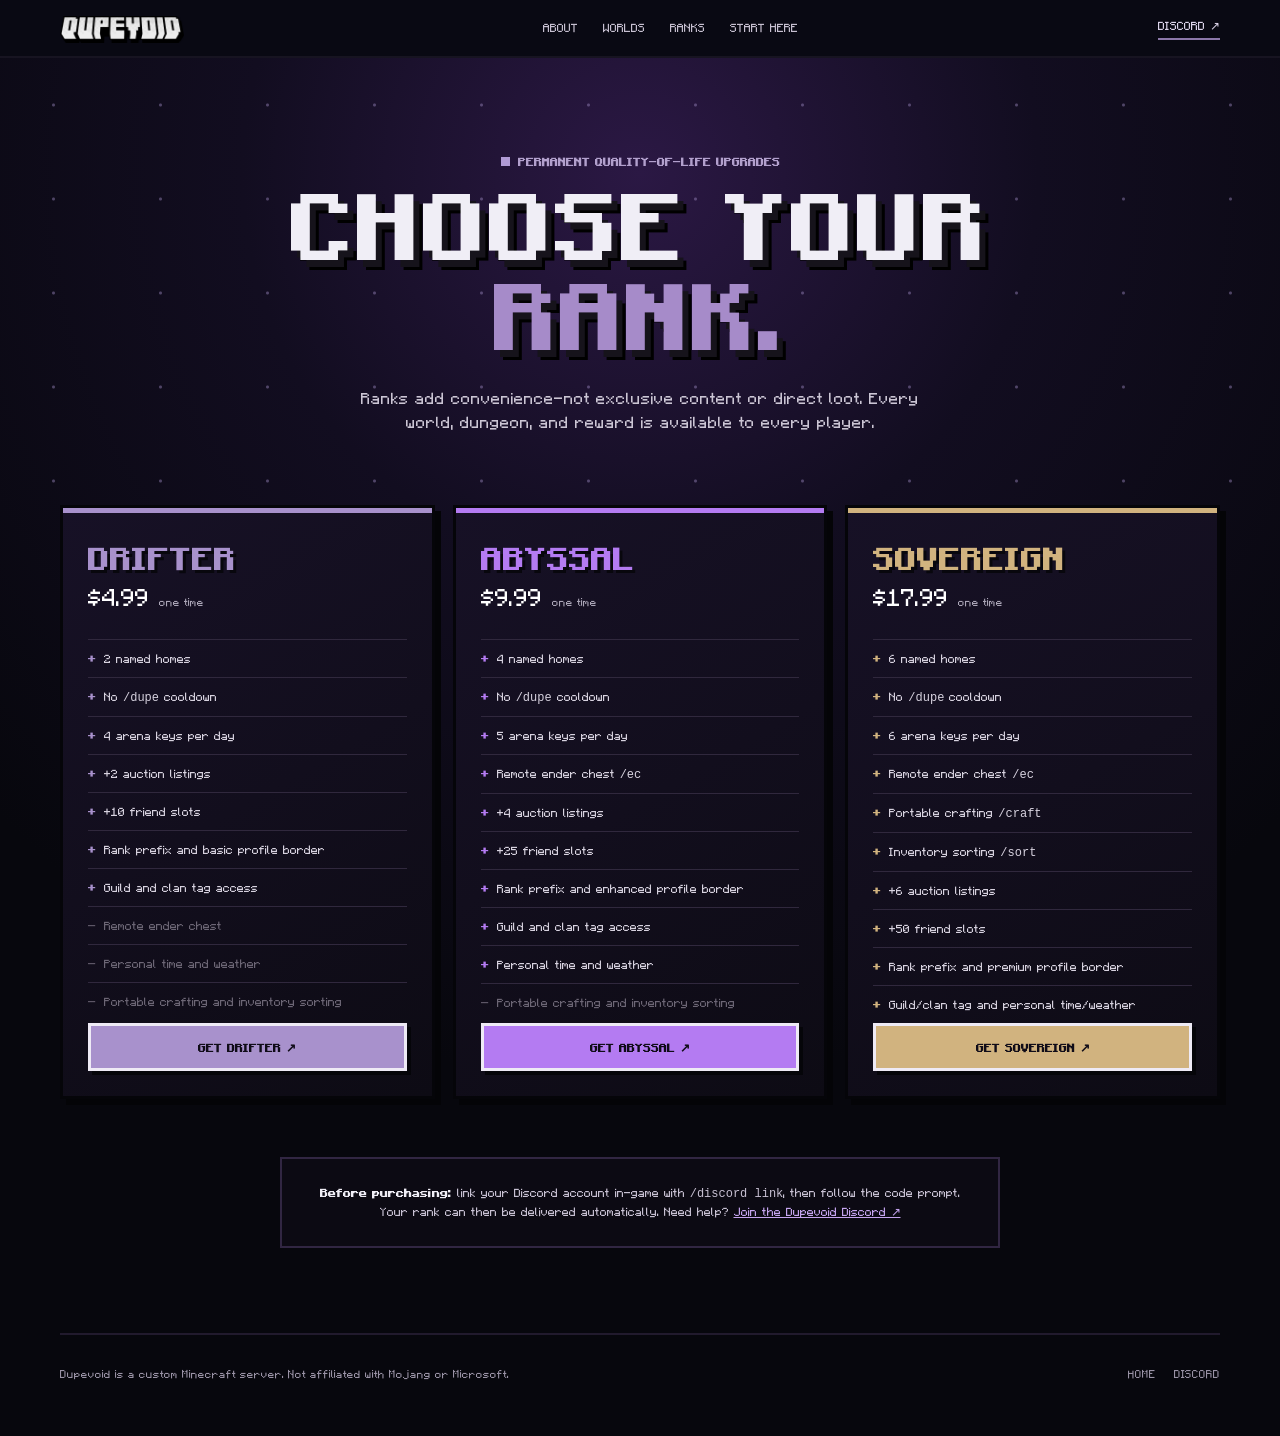
==== ranks/index.html @ b1f1b13d "Add Dupevoid ranks page" ====
<!doctype html>
<html lang="en">
<head>
  <meta charset="utf-8">
  <meta name="viewport" content="width=device-width,initial-scale=1">
  <meta name="description" content="Compare permanent Dupevoid rank perks for the Void Survival RPG Minecraft server.">
  <meta name="robots" content="index, follow">
  <meta name="theme-color" content="#07070d">
  <link rel="canonical" href="https://dupevoid.net/ranks/">
  <meta property="og:type" content="website">
  <meta property="og:url" content="https://dupevoid.net/ranks/">
  <meta property="og:site_name" content="Dupevoid">
  <meta property="og:title" content="Dupevoid Ranks — Void Survival RPG">
  <meta property="og:description" content="Compare permanent quality-of-life rank perks on Dupevoid.">
  <meta property="og:image" content="https://dupevoid.net/assets/og.png">
  <meta name="twitter:card" content="summary_large_image">
  <meta name="twitter:title" content="Dupevoid Ranks — Void Survival RPG">
  <meta name="twitter:description" content="Compare permanent quality-of-life rank perks on Dupevoid.">
  <meta name="twitter:image" content="https://dupevoid.net/assets/og.png">
  <link rel="icon" type="image/png" href="../assets/site-icon.png">
  <link rel="apple-touch-icon" href="../assets/site-icon.png">
  <title>Dupevoid Ranks — Void Survival RPG</title>
  <style>
    @font-face{font-family:Mine;src:url("../assets/fonts/MinecraftRegular-Bmg3.otf")}@font-face{font-family:Mine;src:url("../assets/fonts/MinecraftBold-nMK1.otf");font-weight:800}
    :root{--bg:#07070d;--panel:#100d1b;--panel-2:#171126;--ink:#f0eef6;--muted:#aaa5b6;--purple:#9d8ac2;--purple-2:#6e4f9c;--edge:#312642}*{box-sizing:border-box}html{background:var(--bg)}body{margin:0;background:radial-gradient(circle at 50% 12%,#2b1844 0,#120d20 28%,var(--bg) 64%);color:var(--ink);font:15px/1.5 Mine,monospace;min-height:100vh}a{color:inherit;text-decoration:none}.shell{width:min(1160px,calc(100% - 48px));margin:auto}.topbar{height:58px;display:flex;align-items:center;justify-content:space-between;border-bottom:2px solid #171421;background:#090913}.brand img{display:block;width:122px;height:39px;object-fit:contain;filter:drop-shadow(2px 3px #000)}nav{display:flex;gap:25px;text-transform:uppercase;font-size:12px;color:#c7c0d1}nav a:hover,.discord:hover{color:#fff}.discord{font-size:12px;text-transform:uppercase;color:#ddd5eb;border-bottom:2px solid #8c78aa;padding-bottom:3px}.hero{padding:95px 0 70px;text-align:center;position:relative;overflow:hidden}.hero:before{content:"";position:absolute;inset:0;pointer-events:none;background-image:radial-gradient(circle,#9d8ac2 0 1px,transparent 2px);background-size:107px 94px;opacity:.45}.hero>*{position:relative}.eyebrow{margin:0 0 16px;color:#b2a0cd;font-size:12px;text-transform:uppercase;font-weight:800}.pulse{display:inline-block;width:9px;height:9px;background:#b19bd6;margin-right:8px}h1,h2,h3,p{margin-top:0}h1{font-size:clamp(50px,8vw,94px);line-height:.96;margin-bottom:20px;text-shadow:6px 7px #16131b,9px 10px #000}h1 span{color:#a68bc9}.lead{max-width:590px;margin:0 auto;color:#cbc5d4;font-size:16px}.rank-grid{display:grid;grid-template-columns:repeat(3,1fr);gap:18px;padding-bottom:48px}.rank{display:flex;flex-direction:column;position:relative;background:linear-gradient(150deg,#171126,#0d0b14);border:3px solid #050509;box-shadow:6px 6px #040407;padding:28px 25px 25px;min-height:510px;overflow:hidden}.rank:before{content:"";position:absolute;inset:0 0 auto;height:5px;background:var(--accent)}.rank h2{margin:8px 0 5px;color:var(--accent);font-size:32px;line-height:1;text-shadow:3px 3px #08070d}.price{margin:0 0 22px;color:#fff;font-size:24px}.price small{color:var(--muted);font-size:11px}.rank ul{padding:0;margin:0;list-style:none;color:#d7d2df;font-size:12px}.rank li{padding:10px 0 9px;border-top:1px solid #30283d}.rank li:before{content:"+";color:var(--accent);font-weight:800;margin-right:8px}.rank .off{color:#6c6675}.rank .off:before{content:"—";color:#5d5666}.rank a{margin-top:auto;display:block;text-align:center;background:var(--accent);color:#100c18;border:3px solid #eeeaf5;box-shadow:4px 4px #050509;padding:13px 12px 11px;text-transform:uppercase;font-weight:800;font-size:12px}.rank a:hover{transform:translate(2px,2px);box-shadow:2px 2px #050509}.drifter{--accent:#a891cc}.abyssal{--accent:#b47bf2}.sovereign{--accent:#d1b37f}.note{margin:10px auto 85px;max-width:720px;border:2px solid var(--edge);background:#0c0a13;padding:25px 28px;text-align:center;color:#c8c1d3;font-size:12px}.note b{color:#f0eef6}.note a{color:#c5a4ef;text-decoration:underline}.footer{border-top:2px solid #211a2d;padding:32px 0 46px;color:#9992a5;font-size:11px;display:flex;justify-content:space-between;gap:20px}.footer div{display:flex;gap:18px;text-transform:uppercase}@media(max-width:760px){.shell{width:calc(100% - 32px)}.topbar{padding:0 16px}.brand img{width:108px;height:34px}nav{display:none}.hero{padding:72px 0 52px}.rank-grid{grid-template-columns:1fr}.rank{min-height:auto}.rank a{margin-top:25px}.footer{display:block}.footer div{margin-top:18px;flex-wrap:wrap}}
  </style>
</head>
<body>
  <header class="topbar"><div class="shell" style="display:flex;align-items:center;justify-content:space-between;width:min(1160px,calc(100% - 48px))"><a class="brand" href="/"><img src="../assets/dupevoid-logo.png" alt="Dupevoid"></a><nav><a href="/#about">About</a><a href="/#worlds">Worlds</a><a href="/ranks/">Ranks</a><a href="/#begin">Start here</a></nav><a class="discord" href="https://discord.gg/YXTA5PGUJW" target="_blank" rel="noopener noreferrer">Discord ↗</a></div></header>
  <main>
    <section class="hero"><div class="shell"><p class="eyebrow"><span class="pulse"></span>Permanent quality-of-life upgrades</p><h1>CHOOSE YOUR<br><span>RANK.</span></h1><p class="lead">Ranks add convenience—not exclusive content or direct loot. Every world, dungeon, and reward is available to every player.</p></div></section>
    <section class="shell rank-grid" aria-label="Dupevoid rank comparison">
      <article class="rank drifter"><h2>DRIFTER</h2><p class="price">$4.99 <small>one time</small></p><ul><li>2 named homes</li><li>No <code>/dupe</code> cooldown</li><li>4 arena keys per day</li><li>+2 auction listings</li><li>+10 friend slots</li><li>Rank prefix and basic profile border</li><li>Guild and clan tag access</li><li class="off">Remote ender chest</li><li class="off">Personal time and weather</li><li class="off">Portable crafting and inventory sorting</li></ul><a href="https://ko-fi.com/ryduzz" target="_blank" rel="noopener noreferrer">Get Drifter ↗</a></article>
      <article class="rank abyssal"><h2>ABYSSAL</h2><p class="price">$9.99 <small>one time</small></p><ul><li>4 named homes</li><li>No <code>/dupe</code> cooldown</li><li>5 arena keys per day</li><li>Remote ender chest <code>/ec</code></li><li>+4 auction listings</li><li>+25 friend slots</li><li>Rank prefix and enhanced profile border</li><li>Guild and clan tag access</li><li>Personal time and weather</li><li class="off">Portable crafting and inventory sorting</li></ul><a href="https://ko-fi.com/ryduzz" target="_blank" rel="noopener noreferrer">Get Abyssal ↗</a></article>
      <article class="rank sovereign"><h2>SOVEREIGN</h2><p class="price">$17.99 <small>one time</small></p><ul><li>6 named homes</li><li>No <code>/dupe</code> cooldown</li><li>6 arena keys per day</li><li>Remote ender chest <code>/ec</code></li><li>Portable crafting <code>/craft</code></li><li>Inventory sorting <code>/sort</code></li><li>+6 auction listings</li><li>+50 friend slots</li><li>Rank prefix and premium profile border</li><li>Guild/clan tag and personal time/weather</li></ul><a href="https://ko-fi.com/ryduzz" target="_blank" rel="noopener noreferrer">Get Sovereign ↗</a></article>
    </section>
    <aside class="note"><b>Before purchasing:</b> link your Discord account in-game with <code>/discord link</code>, then follow the code prompt. Your rank can then be delivered automatically. Need help? <a href="https://discord.gg/YXTA5PGUJW" target="_blank" rel="noopener noreferrer">Join the Dupevoid Discord ↗</a></aside>
  </main>
  <footer class="shell footer"><p>Dupevoid is a custom Minecraft server. Not affiliated with Mojang or Microsoft.</p><div><a href="/">Home</a><a href="https://discord.gg/YXTA5PGUJW" target="_blank" rel="noopener noreferrer">Discord</a></div></footer>
</body>
</html>
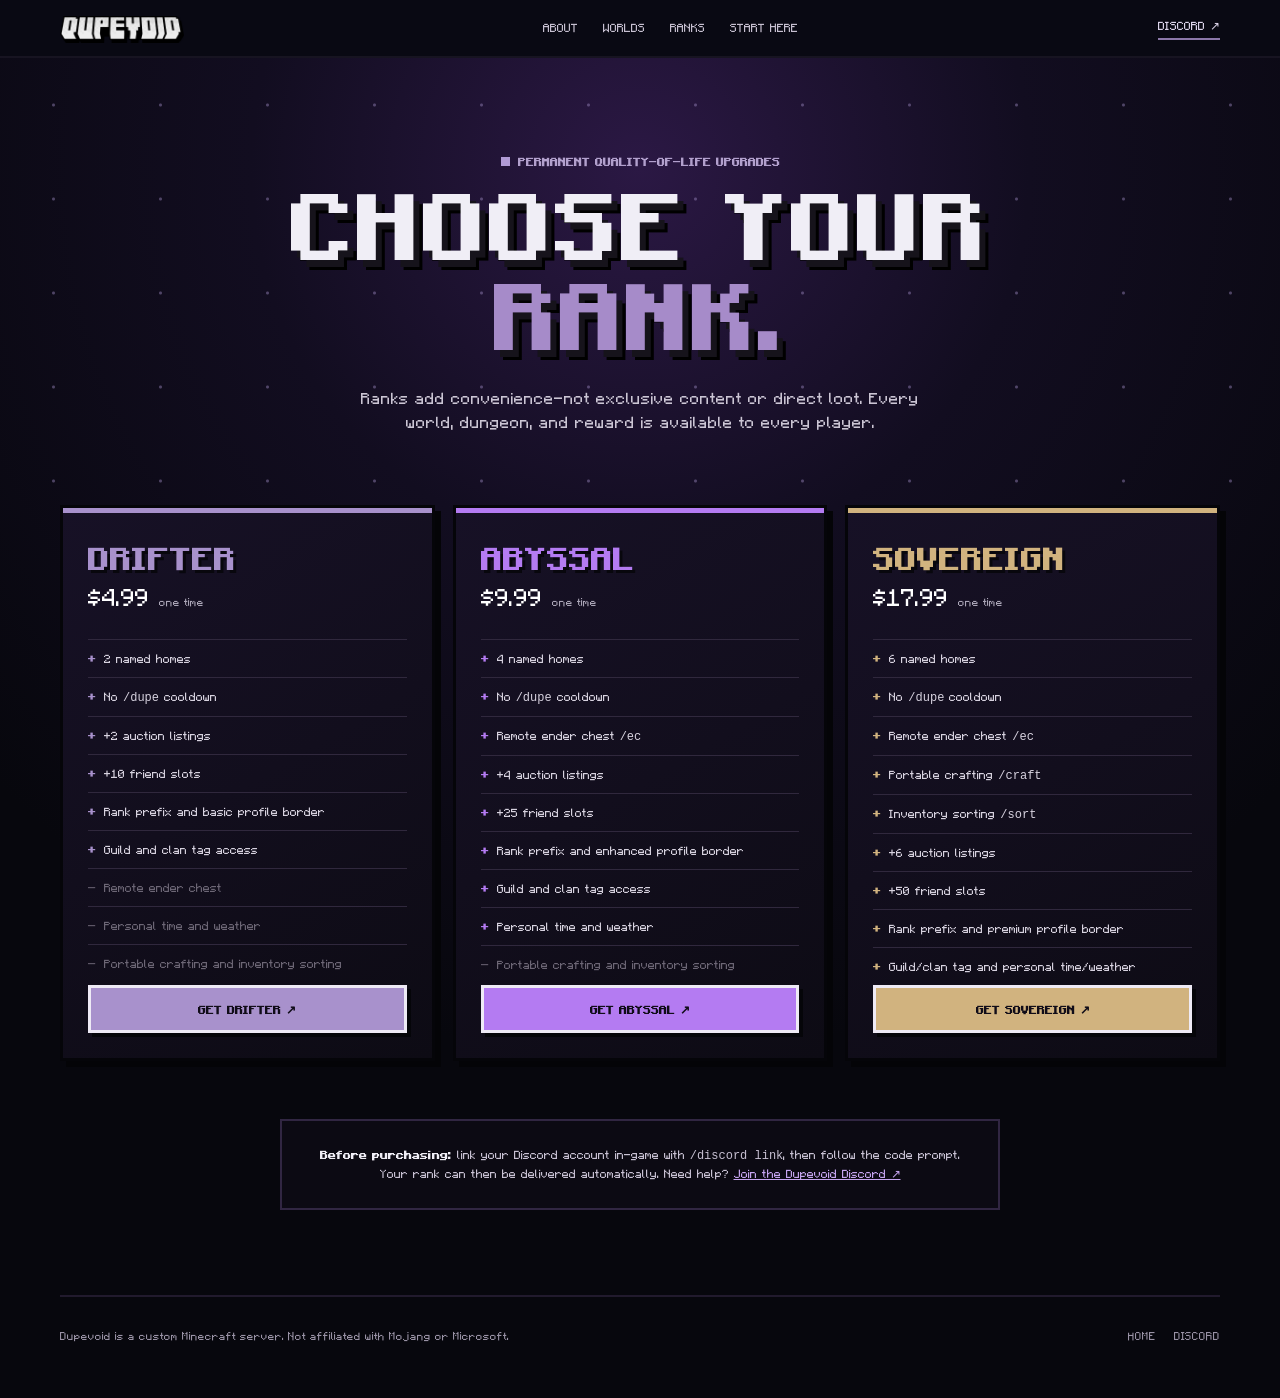
==== commit cfd01567: "Add Bedrock server support and update rank perks" ====
--- a/ranks/index.html
+++ b/ranks/index.html
@@ -30,9 +30,9 @@
   <main>
     <section class="hero"><div class="shell"><p class="eyebrow"><span class="pulse"></span>Permanent quality-of-life upgrades</p><h1>CHOOSE YOUR<br><span>RANK.</span></h1><p class="lead">Ranks add convenience—not exclusive content or direct loot. Every world, dungeon, and reward is available to every player.</p></div></section>
     <section class="shell rank-grid" aria-label="Dupevoid rank comparison">
-      <article class="rank drifter"><h2>DRIFTER</h2><p class="price">$4.99 <small>one time</small></p><ul><li>2 named homes</li><li>No <code>/dupe</code> cooldown</li><li>4 arena keys per day</li><li>+2 auction listings</li><li>+10 friend slots</li><li>Rank prefix and basic profile border</li><li>Guild and clan tag access</li><li class="off">Remote ender chest</li><li class="off">Personal time and weather</li><li class="off">Portable crafting and inventory sorting</li></ul><a href="https://ko-fi.com/ryduzz" target="_blank" rel="noopener noreferrer">Get Drifter ↗</a></article>
-      <article class="rank abyssal"><h2>ABYSSAL</h2><p class="price">$9.99 <small>one time</small></p><ul><li>4 named homes</li><li>No <code>/dupe</code> cooldown</li><li>5 arena keys per day</li><li>Remote ender chest <code>/ec</code></li><li>+4 auction listings</li><li>+25 friend slots</li><li>Rank prefix and enhanced profile border</li><li>Guild and clan tag access</li><li>Personal time and weather</li><li class="off">Portable crafting and inventory sorting</li></ul><a href="https://ko-fi.com/ryduzz" target="_blank" rel="noopener noreferrer">Get Abyssal ↗</a></article>
-      <article class="rank sovereign"><h2>SOVEREIGN</h2><p class="price">$17.99 <small>one time</small></p><ul><li>6 named homes</li><li>No <code>/dupe</code> cooldown</li><li>6 arena keys per day</li><li>Remote ender chest <code>/ec</code></li><li>Portable crafting <code>/craft</code></li><li>Inventory sorting <code>/sort</code></li><li>+6 auction listings</li><li>+50 friend slots</li><li>Rank prefix and premium profile border</li><li>Guild/clan tag and personal time/weather</li></ul><a href="https://ko-fi.com/ryduzz" target="_blank" rel="noopener noreferrer">Get Sovereign ↗</a></article>
+      <article class="rank drifter"><h2>DRIFTER</h2><p class="price">$4.99 <small>one time</small></p><ul><li>2 named homes</li><li>No <code>/dupe</code> cooldown</li><li>+2 auction listings</li><li>+10 friend slots</li><li>Rank prefix and basic profile border</li><li>Guild and clan tag access</li><li class="off">Remote ender chest</li><li class="off">Personal time and weather</li><li class="off">Portable crafting and inventory sorting</li></ul><a href="https://ko-fi.com/ryduzz" target="_blank" rel="noopener noreferrer">Get Drifter ↗</a></article>
+      <article class="rank abyssal"><h2>ABYSSAL</h2><p class="price">$9.99 <small>one time</small></p><ul><li>4 named homes</li><li>No <code>/dupe</code> cooldown</li><li>Remote ender chest <code>/ec</code></li><li>+4 auction listings</li><li>+25 friend slots</li><li>Rank prefix and enhanced profile border</li><li>Guild and clan tag access</li><li>Personal time and weather</li><li class="off">Portable crafting and inventory sorting</li></ul><a href="https://ko-fi.com/ryduzz" target="_blank" rel="noopener noreferrer">Get Abyssal ↗</a></article>
+      <article class="rank sovereign"><h2>SOVEREIGN</h2><p class="price">$17.99 <small>one time</small></p><ul><li>6 named homes</li><li>No <code>/dupe</code> cooldown</li><li>Remote ender chest <code>/ec</code></li><li>Portable crafting <code>/craft</code></li><li>Inventory sorting <code>/sort</code></li><li>+6 auction listings</li><li>+50 friend slots</li><li>Rank prefix and premium profile border</li><li>Guild/clan tag and personal time/weather</li></ul><a href="https://ko-fi.com/ryduzz" target="_blank" rel="noopener noreferrer">Get Sovereign ↗</a></article>
     </section>
     <aside class="note"><b>Before purchasing:</b> link your Discord account in-game with <code>/discord link</code>, then follow the code prompt. Your rank can then be delivered automatically. Need help? <a href="https://discord.gg/YXTA5PGUJW" target="_blank" rel="noopener noreferrer">Join the Dupevoid Discord ↗</a></aside>
   </main>
